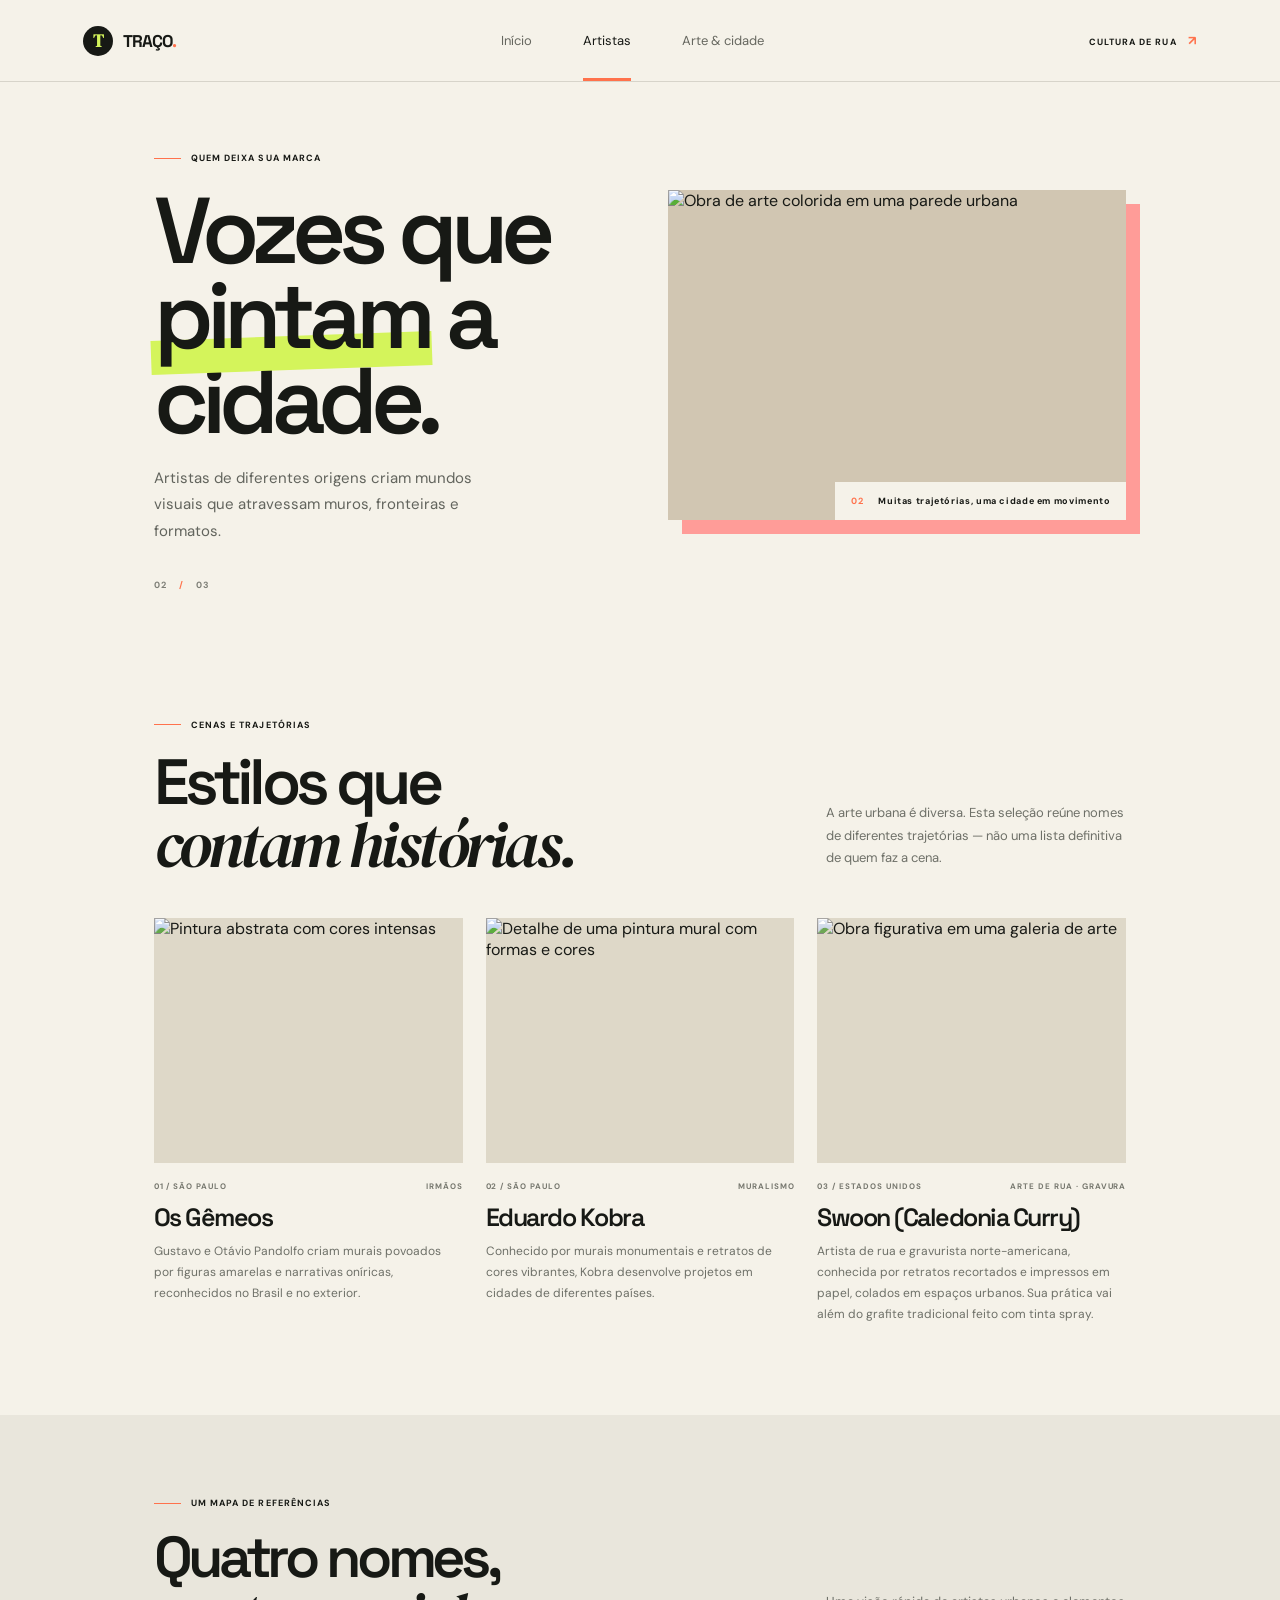
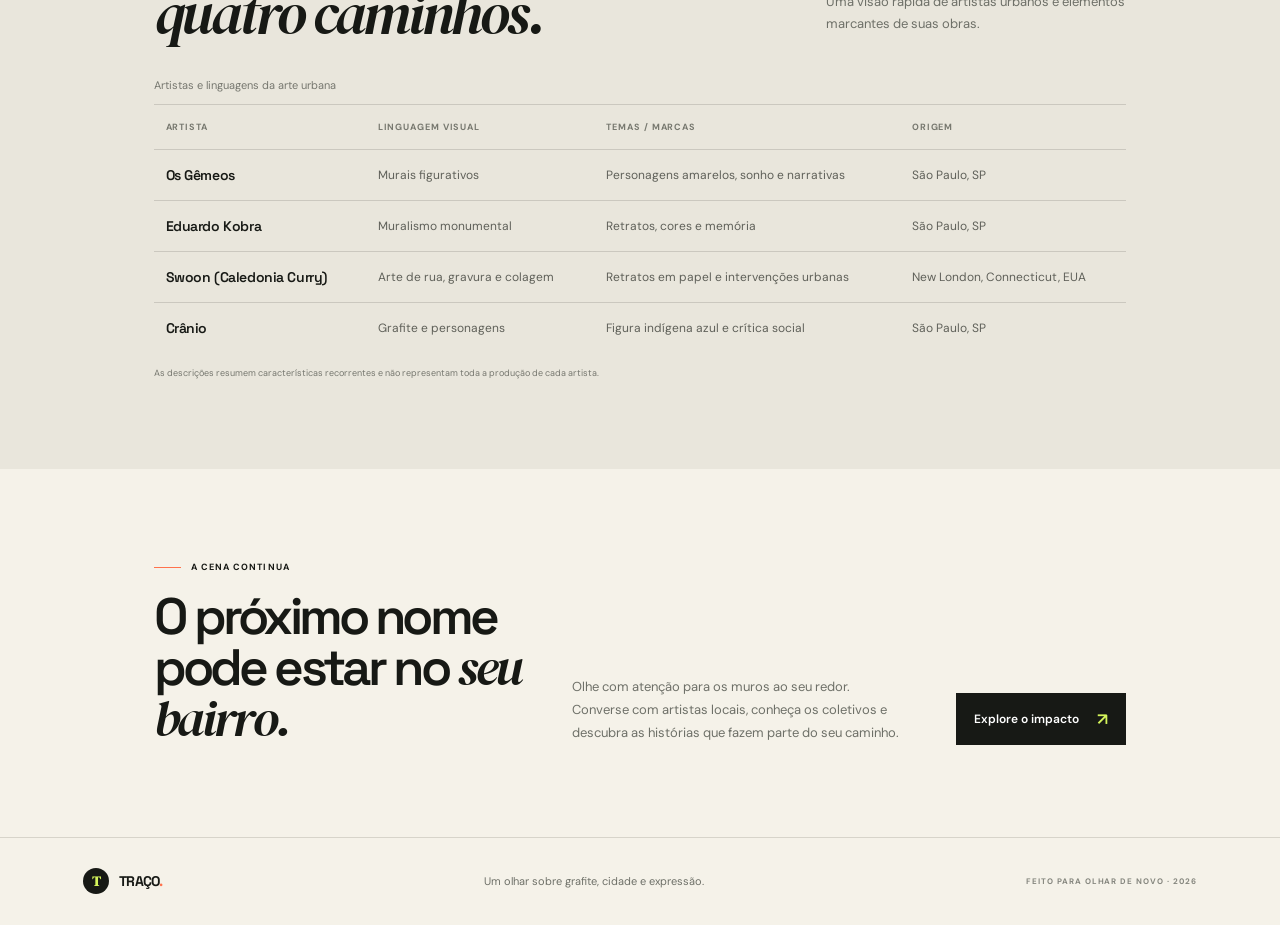
==== artistas.html @ 3d960035 "Create Grafite art website" ====
<!DOCTYPE html>
<html lang="pt-BR">
<head>
  <meta charset="UTF-8">
  <meta name="viewport" content="width=device-width, initial-scale=1.0">
  <meta name="description" content="Conheça artistas de diferentes origens que levaram a arte urbana para muros, galerias e ruas do mundo.">
  <title>Artistas — Traço, grafite e cidade</title>
  <link rel="preconnect" href="https://fonts.googleapis.com">
  <link rel="preconnect" href="https://fonts.gstatic.com" crossorigin>
  <link href="https://fonts.googleapis.com/css2?family=DM+Sans:wght@400;500;600;700&family=Space+Grotesk:wght@400;500;600;700&display=swap" rel="stylesheet">
  <link rel="stylesheet" href="style.css">
</head>
<body>
  <header class="site-header">
    <a class="brand" href="index.html" aria-label="Traço, página inicial"><span class="brand-mark">T</span><span>TRAÇO<span class="brand-dot">.</span></span></a>
    <nav class="main-nav" aria-label="Navegação principal"><a href="index.html">Início</a><a class="active" aria-current="page" href="artistas.html">Artistas</a><a href="impacto.html">Arte &amp; cidade</a></nav>
    <a class="header-note" href="impacto.html#video">CULTURA DE RUA <span aria-hidden="true">↗</span></a>
  </header>

  <main>
    <section class="page-hero artists-hero">
      <div><p class="eyebrow"><span class="eyebrow-line"></span> QUEM DEIXA SUA MARCA</p><h1>Vozes que<br><span class="highlight-word">pintam</span> a cidade.</h1><p class="hero-description">Artistas de diferentes origens criam mundos visuais que atravessam muros, fronteiras e formatos.</p></div>
      <figure class="page-hero-image image-frame"><img src="https://arteref.com/wp-content/uploads/2021/11/DESTAQUE.jpg" alt="Obra de arte colorida em uma parede urbana"><figcaption><span>02</span> Muitas trajetórias, uma cidade em movimento</figcaption></figure>
      <span class="page-count">02 <i>/</i> 03</span>
    </section>

    <section class="section artists-intro">
      <div class="section-heading"><div><p class="eyebrow"><span class="eyebrow-line"></span> CENAS E TRAJETÓRIAS</p><h2>Estilos que<br><span class="serif-italic">contam histórias.</span></h2></div><p class="section-aside">A arte urbana é diversa. Esta seleção reúne nomes de diferentes trajetórias — não uma lista definitiva de quem faz a cena.</p></div>
      <div class="artist-cards">
        <article class="artist-card"><div class="artist-image artist-image-one"><img src="https://revistamensch.com.br/wp-content/uploads/2023/01/capa-GEMEOS.jpg" alt="Pintura abstrata com cores intensas"></div><div class="artist-meta"><span>01 / SÃO PAULO</span><span>IRMÃOS</span></div><h3>Os Gêmeos</h3><p>Gustavo e Otávio Pandolfo criam murais povoados por figuras amarelas e narrativas oníricas, reconhecidos no Brasil e no exterior.</p></article>
        <article class="artist-card"><div class="artist-image artist-image-two"><img src="https://dasartes-media.storage.googleapis.com/dasartes.com.br/wp-content/uploads/2022/11/31035752/KOBRA-AUTO-RETRATO-Foto-17-1.png" alt="Detalhe de uma pintura mural com formas e cores"></div><div class="artist-meta"><span>02 / SÃO PAULO</span><span>MURALISMO</span></div><h3>Eduardo Kobra</h3><p>Conhecido por murais monumentais e retratos de cores vibrantes, Kobra desenvolve projetos em cidades de diferentes países.</p></article>
        <article class="artist-card"><div class="artist-image artist-image-three"><img src="https://storage.ghost.io/c/51/f8/51f871d8-b6be-4a73-b958-0ca4fff0110a/content/images/hyperallergic-newspack-s3-amazonaws-com/uploads/2023/12/swoon-6-paulie-lynn-trimble-1.jpg" alt="Obra figurativa em uma galeria de arte"></div><div class="artist-meta"><span>03 / ESTADOS UNIDOS</span><span>ARTE DE RUA · GRAVURA</span></div><h3>Swoon <span>(Caledonia Curry)</span></h3><p>Artista de rua e gravurista norte-americana, conhecida por retratos recortados e impressos em papel, colados em espaços urbanos. Sua prática vai além do grafite tradicional feito com tinta spray.</p></article>
      </div>
    </section>

    <section class="table-section" id="artistas">
      <div class="table-heading"><div><p class="eyebrow"><span class="eyebrow-line"></span> UM MAPA DE REFERÊNCIAS</p><h2>Quatro nomes,<br><span class="serif-italic">quatro caminhos.</span></h2></div><p class="section-aside">Uma visão rápida de artistas urbanos e elementos marcantes de suas obras.</p></div>
      <div class="table-wrap"><table><caption>Artistas e linguagens da arte urbana</caption><thead><tr><th scope="col">Artista</th><th scope="col">Linguagem visual</th><th scope="col">Temas / marcas</th><th scope="col">Origem</th></tr></thead><tbody><tr><th scope="row">Os Gêmeos</th><td>Murais figurativos</td><td>Personagens amarelos, sonho e narrativas</td><td>São Paulo, SP</td></tr><tr><th scope="row">Eduardo Kobra</th><td>Muralismo monumental</td><td>Retratos, cores e memória</td><td>São Paulo, SP</td></tr><tr><th scope="row">Swoon (Caledonia Curry)</th><td>Arte de rua, gravura e colagem</td><td>Retratos em papel e intervenções urbanas</td><td>New London, Connecticut, EUA</td></tr><tr><th scope="row">Crânio</th><td>Grafite e personagens</td><td>Figura indígena azul e crítica social</td><td>São Paulo, SP</td></tr></tbody></table></div>
      <p class="table-note">As descrições resumem características recorrentes e não representam toda a produção de cada artista.</p>
    </section>

    <section class="artist-callout"><div><p class="eyebrow"><span class="eyebrow-line"></span> A CENA CONTINUA</p><h2>O próximo nome<br>pode estar no <span class="serif-italic">seu bairro.</span></h2></div><p>Olhe com atenção para os muros ao seu redor. Converse com artistas locais, conheça os coletivos e descubra as histórias que fazem parte do seu caminho.</p><a class="button button-dark" href="impacto.html">Explore o impacto <span aria-hidden="true">↗</span></a></section>
  </main>
  <footer class="site-footer"><a class="brand footer-brand" href="index.html"><span class="brand-mark">T</span><span>TRAÇO<span class="brand-dot">.</span></span></a><p>Um olhar sobre grafite, cidade e expressão.</p><span>FEITO PARA OLHAR DE NOVO · 2026</span></footer>
</body>
</html>
---- style.css ----
@import url('https://fonts.googleapis.com/css2?family=DM+Serif+Display:ital@0;1&display=swap');

:root {
  --paper: #f5f2e9;
  --ink: #171915;
  --muted: #6e7068;
  --line: #d7d4ca;
  --lime: #d4f45b;
  --pink: #ff9c98;
  --blue: #a9d5ed;
  --orange: #ff724c;
  --display: 'Space Grotesk', sans-serif;
  --body: 'DM Sans', sans-serif;
  --serif: 'DM Serif Display', Georgia, serif;
}

* { box-sizing: border-box; }
html { scroll-behavior: smooth; }
body { margin: 0; background: var(--paper); color: var(--ink); font-family: var(--body); -webkit-font-smoothing: antialiased; }
a { color: inherit; }
img { display: block; width: 100%; height: 100%; object-fit: cover; }
::selection { background: var(--lime); color: var(--ink); }

.site-header { height: 82px; padding: 0 6.5%; display: flex; align-items: center; justify-content: space-between; border-bottom: 1px solid var(--line); }
.brand { display: inline-flex; align-items: center; gap: 10px; text-decoration: none; font: 700 17px var(--display); letter-spacing: -.06em; }
.brand-mark { display: grid; place-items: center; width: 30px; height: 30px; border-radius: 50%; background: var(--ink); color: var(--lime); font: 700 17px var(--serif); letter-spacing: 0; }
.brand-dot { color: var(--orange); }
.main-nav { display: flex; align-items: center; gap: clamp(20px, 4vw, 55px); height: 100%; }
.main-nav a { height: 100%; display: flex; align-items: center; position: relative; color: #66675f; text-decoration: none; font-size: 13px; transition: color .2s ease; }
.main-nav a:hover, .main-nav a.active { color: var(--ink); }
.main-nav a.active::after { content: ''; position: absolute; bottom: 0; left: 0; right: 0; height: 3px; background: var(--orange); }
.header-note, .hero-index, .eyebrow, .strip-label, .image-frame figcaption, .hero-side-label, .card-number, .card-arrow, .visual-caption, .small-note, .artist-meta, .table-note, .page-count, .video-tag, .video-corner, .site-footer > span, .quote-credit { font-size: 9px; font-weight: 700; letter-spacing: .12em; }
.header-note { text-decoration: none; }
.header-note span { margin-left: 8px; color: var(--orange); font-size: 13px; }

.hero { position: relative; min-height: 575px; padding: 80px 11.5% 72px 12%; display: grid; grid-template-columns: .92fr 1.08fr; align-items: center; gap: 5.5%; overflow: hidden; }
.hero-copy { position: relative; z-index: 1; padding: 0 0 12px; }
.eyebrow { display: flex; align-items: center; gap: 10px; margin: 0 0 24px; }
.eyebrow-line { display: inline-block; width: 27px; height: 1px; background: var(--orange); }
h1, h2, h3, p { margin-top: 0; }
h1, h2 { font-family: var(--display); font-weight: 600; letter-spacing: -.075em; }
.hero h1, .page-hero h1 { margin-bottom: 22px; font-size: clamp(62px, 7.3vw, 102px); line-height: .91; }
.highlight-word { position: relative; z-index: 0; white-space: nowrap; }
.highlight-word::after { content: ''; position: absolute; z-index: -1; left: -.03em; right: -.04em; bottom: .06em; height: .36em; background: var(--lime); transform: rotate(-2deg); }
.hero-description { max-width: 390px; color: #62645d; font-size: 15px; line-height: 1.75; }
.button { display: inline-flex; align-items: center; justify-content: space-between; gap: 34px; min-width: 190px; padding: 15px 18px; text-decoration: none; font-size: 12px; font-weight: 600; transition: transform .2s, background .2s; }
.button:hover { transform: translateY(-3px); }
.button-dark { background: var(--ink); color: white; }
.button-dark:hover { background: #30332d; }
.button span { color: var(--lime); font-size: 17px; }
.hero-index { display: block; margin-top: 44px; color: #85867e; }
.image-frame { position: relative; margin: 0; background: #d1c6b2; }
.hero-image { height: 400px; box-shadow: 17px 17px 0 var(--lime); }
.hero-image img { filter: saturate(.86); }
.image-frame figcaption { position: absolute; right: 0; bottom: 0; padding: 13px 16px; background: var(--paper); letter-spacing: .07em; }
.image-frame figcaption span { margin-right: 12px; color: var(--orange); }
.image-stamp { position: absolute; top: -22px; right: -25px; display: grid; place-items: center; width: 86px; height: 86px; border-radius: 50%; background: var(--orange); color: var(--ink); font: 700 15px/1 var(--display); letter-spacing: -.02em; text-align: center; transform: rotate(9deg); }
.hero-side-label { position: absolute; right: 2.5%; top: 50%; writing-mode: vertical-rl; color: #85867e; }

.intro-strip { min-height: 124px; padding: 30px 12%; display: grid; grid-template-columns: 160px 1fr 55px; gap: 35px; align-items: center; background: var(--ink); color: var(--paper); }
.strip-label { color: var(--lime); }
.intro-strip p { max-width: 770px; margin: 0; font-size: 15px; line-height: 1.65; }
.strip-symbol { justify-self: end; color: var(--lime); font-size: 38px; }
.section { padding: 112px 12%; }
.section-heading, .table-heading { display: flex; align-items: end; justify-content: space-between; gap: 35px; margin-bottom: 52px; }
.section-heading .eyebrow, .table-heading .eyebrow { margin-bottom: 20px; }
h2 { margin-bottom: 0; font-size: clamp(44px, 5vw, 65px); line-height: .98; }
.serif-italic { font-family: var(--serif); font-weight: 400; font-style: italic; letter-spacing: -.055em; }
.section-aside { max-width: 300px; margin: 0 0 6px; color: var(--muted); font-size: 13px; line-height: 1.75; }
.feature-grid { display: grid; grid-template-columns: repeat(3, 1fr); gap: 17px; }
.feature-card { min-height: 253px; position: relative; padding: 25px 26px 30px; overflow: hidden; }
.feature-card-lime { background: var(--lime); }
.feature-card-pink { background: var(--pink); }
.feature-card-blue { background: var(--blue); }
.card-number { color: #34362e; }
.feature-icon { position: absolute; top: 17px; right: 24px; font-size: 46px; line-height: 1; }
.feature-card h3 { margin: 40px 0 11px; font: 600 21px var(--display); letter-spacing: -.04em; }
.feature-card p { max-width: 270px; margin-bottom: 0; color: #42443c; font-size: 12px; line-height: 1.7; }
.card-arrow { position: absolute; right: 23px; bottom: 20px; font-size: 16px; }

.distinction-section { display: grid; grid-template-columns: .8fr 1.2fr; gap: 9%; align-items: center; padding-top: 55px; }
.distinction-visual { height: 490px; position: relative; background: var(--pink); }
.distinction-visual img { mix-blend-mode: multiply; filter: saturate(.82); }
.visual-caption { position: absolute; bottom: 19px; left: -20px; padding: 13px 17px; background: var(--lime); transform: rotate(-2deg); }
.distinction-copy h2 { margin-bottom: 24px; font-size: clamp(39px, 4.2vw, 55px); }
.body-copy { color: var(--muted); font-size: 13px; line-height: 1.8; }
.compare-list { margin: 26px 0 18px; border-top: 1px solid var(--line); }
.compare-list > div { display: grid; grid-template-columns: 35px 1fr; gap: 13px; align-items: start; padding: 17px 0 15px; border-bottom: 1px solid var(--line); }
.compare-mark { display: grid; place-items: center; width: 29px; height: 29px; border-radius: 50%; font: 700 15px var(--display); }
.compare-green { background: var(--lime); }
.compare-orange { background: #ffc0a5; }
.compare-list p { margin: 0; color: var(--muted); font-size: 12px; line-height: 1.65; }
.compare-list strong { color: var(--ink); font-size: 13px; }
.small-note { color: #797a72; font-size: 9px; font-weight: 400; line-height: 1.7; letter-spacing: .01em; }
.text-link { display: inline-flex; gap: 18px; align-items: center; margin-top: 7px; padding-bottom: 6px; border-bottom: 1px solid var(--orange); text-decoration: none; font-size: 12px; font-weight: 700; }
.text-link span { color: var(--orange); font-size: 16px; }
.quote-band { display: grid; grid-template-columns: 60px 1fr auto; gap: 25px; align-items: center; padding: 45px 12%; background: var(--lime); }
.quote-mark { font: 88px/.8 var(--serif); }
.quote-band blockquote { max-width: 720px; margin: 0; font: italic 27px/1.2 var(--serif); letter-spacing: -.02em; }
.quote-credit { max-width: 110px; line-height: 1.7; }

.page-hero { position: relative; min-height: 475px; padding: 70px 12% 70px; display: grid; grid-template-columns: 1fr 1.05fr; gap: 8%; align-items: center; }
.page-hero .hero-description { max-width: 355px; }
.page-hero-image { height: 330px; box-shadow: 14px 14px 0 var(--pink); }
.impact-hero .page-hero-image { box-shadow: 14px 14px 0 var(--blue); }
.page-count { position: absolute; bottom: 38px; left: 12%; color: #7d7e76; }
.page-count i { margin: 0 9px; color: var(--orange); font-style: normal; }
.artists-intro { padding-top: 90px; padding-bottom: 90px; }
.artists-intro .section-heading { margin-bottom: 42px; }
.artist-cards { display: grid; grid-template-columns: repeat(3, 1fr); gap: 23px; }
.artist-image { height: 245px; margin-bottom: 18px; overflow: hidden; background: #ded8c8; }
.artist-image img { transition: transform .4s ease; }
.artist-card:hover .artist-image img { transform: scale(1.04); }
.artist-image-one img { filter: saturate(.8); }
.artist-image-two img { filter: saturate(.95); }
.artist-image-three img { filter: sepia(.1) saturate(.75); }
.artist-meta { display: flex; justify-content: space-between; color: #77786f; font-size: 8px; }
.artist-card h3 { margin: 10px 0 8px; font: 600 25px var(--display); letter-spacing: -.06em; }
.artist-card > p { max-width: 330px; margin: 0; color: var(--muted); font-size: 12px; line-height: 1.75; }
.table-section { padding: 82px 12% 90px; background: #e9e6dc; }
.table-heading { margin-bottom: 36px; }
.table-heading h2 { font-size: clamp(42px, 4.5vw, 58px); }
.table-wrap { overflow-x: auto; }
table { width: 100%; border-collapse: collapse; text-align: left; }
caption { padding: 0 0 12px; color: #76776f; font-size: 11px; text-align: left; }
th, td { padding: 16px 12px; border-top: 1px solid #cbc8bf; font-size: 12px; }
thead th { color: #77786f; font-size: 9px; letter-spacing: .1em; text-transform: uppercase; }
tbody th { font: 600 14px var(--display); letter-spacing: -.03em; white-space: nowrap; }
tbody td { color: #5f6059; }
.table-note { margin: 14px 0 0; color: #76776f; font-size: 9px; font-weight: 400; letter-spacing: 0; }
.artist-callout { padding: 92px 12%; display: grid; grid-template-columns: 1.1fr 1fr auto; gap: 40px; align-items: end; }
.artist-callout .eyebrow { margin-bottom: 19px; }
.artist-callout h2 { font-size: clamp(38px, 4vw, 54px); }
.artist-callout > p { max-width: 330px; margin: 0; color: var(--muted); font-size: 13px; line-height: 1.75; }
.artist-callout .button { min-width: 170px; gap: 17px; }

.social-section { display: grid; grid-template-columns: 1fr 1fr; gap: 10%; align-items: center; padding-top: 82px; padding-bottom: 95px; }
.social-copy h2 { margin-bottom: 24px; font-size: clamp(45px, 5vw, 64px); }
.social-copy .body-copy { max-width: 470px; }
.social-image { height: 430px; box-shadow: 14px 14px 0 var(--lime); }
.video-section { padding: 75px 12%; display: grid; grid-template-columns: .7fr 1.3fr; gap: 9%; align-items: center; background: var(--ink); color: var(--paper); }
.video-copy h2 { margin-bottom: 22px; font-size: clamp(48px, 5vw, 67px); }
.video-copy > p:not(.eyebrow) { max-width: 310px; color: #c2c2b7; font-size: 12px; line-height: 1.8; }
.video-copy .eyebrow { color: var(--lime); }
.video-tag { display: inline-block; margin-top: 18px; padding: 8px 11px; border: 1px solid #606258; color: var(--lime); }
.video-placeholder { min-height: 335px; display: grid; place-items: center; position: relative; border: 1px dashed #85867e; background: linear-gradient(135deg, #272a24, #1c1e19); text-align: center; }
.video-placeholder-inner { display: flex; flex-direction: column; align-items: center; padding: 25px; }
.play-button { display: grid; place-items: center; width: 58px; height: 58px; margin-bottom: 18px; border-radius: 50%; background: var(--lime); color: var(--ink); font-size: 17px; padding-left: 3px; }
.video-placeholder strong { margin-bottom: 7px; font: 600 20px var(--display); }
.video-placeholder-inner > span:last-child { max-width: 310px; color: #aaa99e; font-size: 11px; line-height: 1.6; }
.video-corner { position: absolute; top: 15px; left: 16px; color: #909187; }
.closing-note { min-height: 160px; padding: 40px 12%; display: grid; grid-template-columns: 50px 1fr auto; gap: 25px; align-items: center; }
.closing-icon { color: var(--orange); font-size: 35px; }
.closing-note p { max-width: 590px; margin: 0; font-size: 17px; line-height: 1.5; }
.closing-note strong { font-family: var(--serif); font-size: 20px; font-weight: 400; font-style: italic; }
.button-outline { min-width: 170px; border: 1px solid var(--ink); }
.button-outline span { color: var(--orange); }
.site-footer { min-height: 88px; padding: 18px 6.5%; display: flex; align-items: center; justify-content: space-between; border-top: 1px solid var(--line); }
.footer-brand { font-size: 14px; }
.footer-brand .brand-mark { width: 26px; height: 26px; font-size: 14px; }
.site-footer p { margin: 0; color: var(--muted); font-size: 11px; }
.site-footer > span { color: #85867e; font-size: 8px; }

@media (max-width: 900px) {
  .site-header { padding: 0 5%; }
  .header-note { display: none; }
  .hero { padding: 65px 8% 60px; gap: 5%; }
  .hero-image { height: 340px; }
  .hero-side-label { display: none; }
  .section, .table-section { padding-left: 8%; padding-right: 8%; }
  .intro-strip { padding-left: 8%; padding-right: 8%; grid-template-columns: 130px 1fr 35px; gap: 20px; }
  .distinction-section { gap: 6%; }
  .distinction-visual { height: 430px; }
  .page-hero { padding-left: 8%; padding-right: 8%; gap: 5%; }
  .page-count { left: 8%; }
  .artist-callout { padding-left: 8%; padding-right: 8%; grid-template-columns: 1fr 1fr; }
  .artist-callout .button { grid-column: 2; }
  .video-section { padding-left: 8%; padding-right: 8%; gap: 6%; }
  .social-section { gap: 7%; }
  .closing-note { padding-left: 8%; padding-right: 8%; }
}
@media (max-width: 650px) {
  .site-header { height: auto; min-height: 75px; padding: 14px 5%; align-items: flex-start; flex-direction: column; gap: 13px; }
  .main-nav { width: 100%; height: 34px; justify-content: space-between; gap: 14px; }
  .main-nav a { font-size: 12px; }
  .main-nav a.active::after { height: 2px; }
  .hero { min-height: 0; padding: 57px 7% 55px; grid-template-columns: 1fr; gap: 44px; }
  .hero h1, .page-hero h1 { font-size: clamp(61px, 17vw, 88px); }
  .hero-description { max-width: 450px; }
  .hero-index { margin-top: 27px; }
  .hero-image { height: min(78vw, 390px); margin-right: 10px; }
  .image-stamp { width: 68px; height: 68px; right: -13px; font-size: 12px; }
  .intro-strip { padding: 28px 7%; grid-template-columns: 1fr 30px; gap: 12px; }
  .intro-strip .strip-label { grid-column: 1; }
  .intro-strip p { grid-column: 1; font-size: 13px; }
  .strip-symbol { grid-column: 2; grid-row: 1 / span 2; font-size: 30px; }
  .section, .table-section { padding: 72px 7%; }
  .section-heading, .table-heading { display: block; margin-bottom: 33px; }
  .section-aside { margin-top: 20px; }
  h2 { font-size: clamp(42px, 12vw, 58px); }
  .feature-grid { grid-template-columns: 1fr; gap: 12px; }
  .feature-card { min-height: 205px; }
  .feature-card h3 { margin-top: 29px; }
  .distinction-section { padding-top: 28px; grid-template-columns: 1fr; gap: 42px; }
  .distinction-visual { height: min(105vw, 420px); margin-right: 10px; }
  .distinction-copy h2 { font-size: 43px; }
  .quote-band { padding: 35px 7%; grid-template-columns: 35px 1fr; gap: 15px; }
  .quote-mark { font-size: 63px; }
  .quote-band blockquote { font-size: 22px; }
  .quote-credit { grid-column: 2; max-width: none; }
  .page-hero { min-height: 0; padding: 56px 7% 62px; grid-template-columns: 1fr; gap: 42px; }
  .page-hero-image { height: min(70vw, 340px); margin-right: 10px; }
  .page-count { bottom: 22px; left: 7%; }
  .artists-intro { padding-top: 68px; }
  .artist-cards { grid-template-columns: 1fr; gap: 34px; }
  .artist-image { height: min(72vw, 340px); }
  .artist-card > p { max-width: 440px; }
  .table-section { padding-top: 67px; }
  table { min-width: 620px; }
  th, td { padding: 14px 10px; }
  .artist-callout { padding: 70px 7%; grid-template-columns: 1fr; gap: 22px; }
  .artist-callout .button { grid-column: auto; justify-self: start; }
  .social-section { padding: 68px 7%; grid-template-columns: 1fr; gap: 38px; }
  .social-image { height: min(78vw, 380px); margin-right: 10px; }
  .video-section { padding: 66px 7%; grid-template-columns: 1fr; gap: 35px; }
  .video-placeholder { min-height: 250px; }
  .closing-note { padding: 35px 7%; grid-template-columns: 35px 1fr; gap: 14px; }
  .closing-note .button { grid-column: 2; justify-self: start; }
  .site-footer { padding: 25px 7%; align-items: flex-start; flex-direction: column; gap: 13px; }
}

@media (prefers-reduced-motion: reduce) {
  *, *::before, *::after { scroll-behavior: auto !important; transition-duration: .01ms !important; }
}
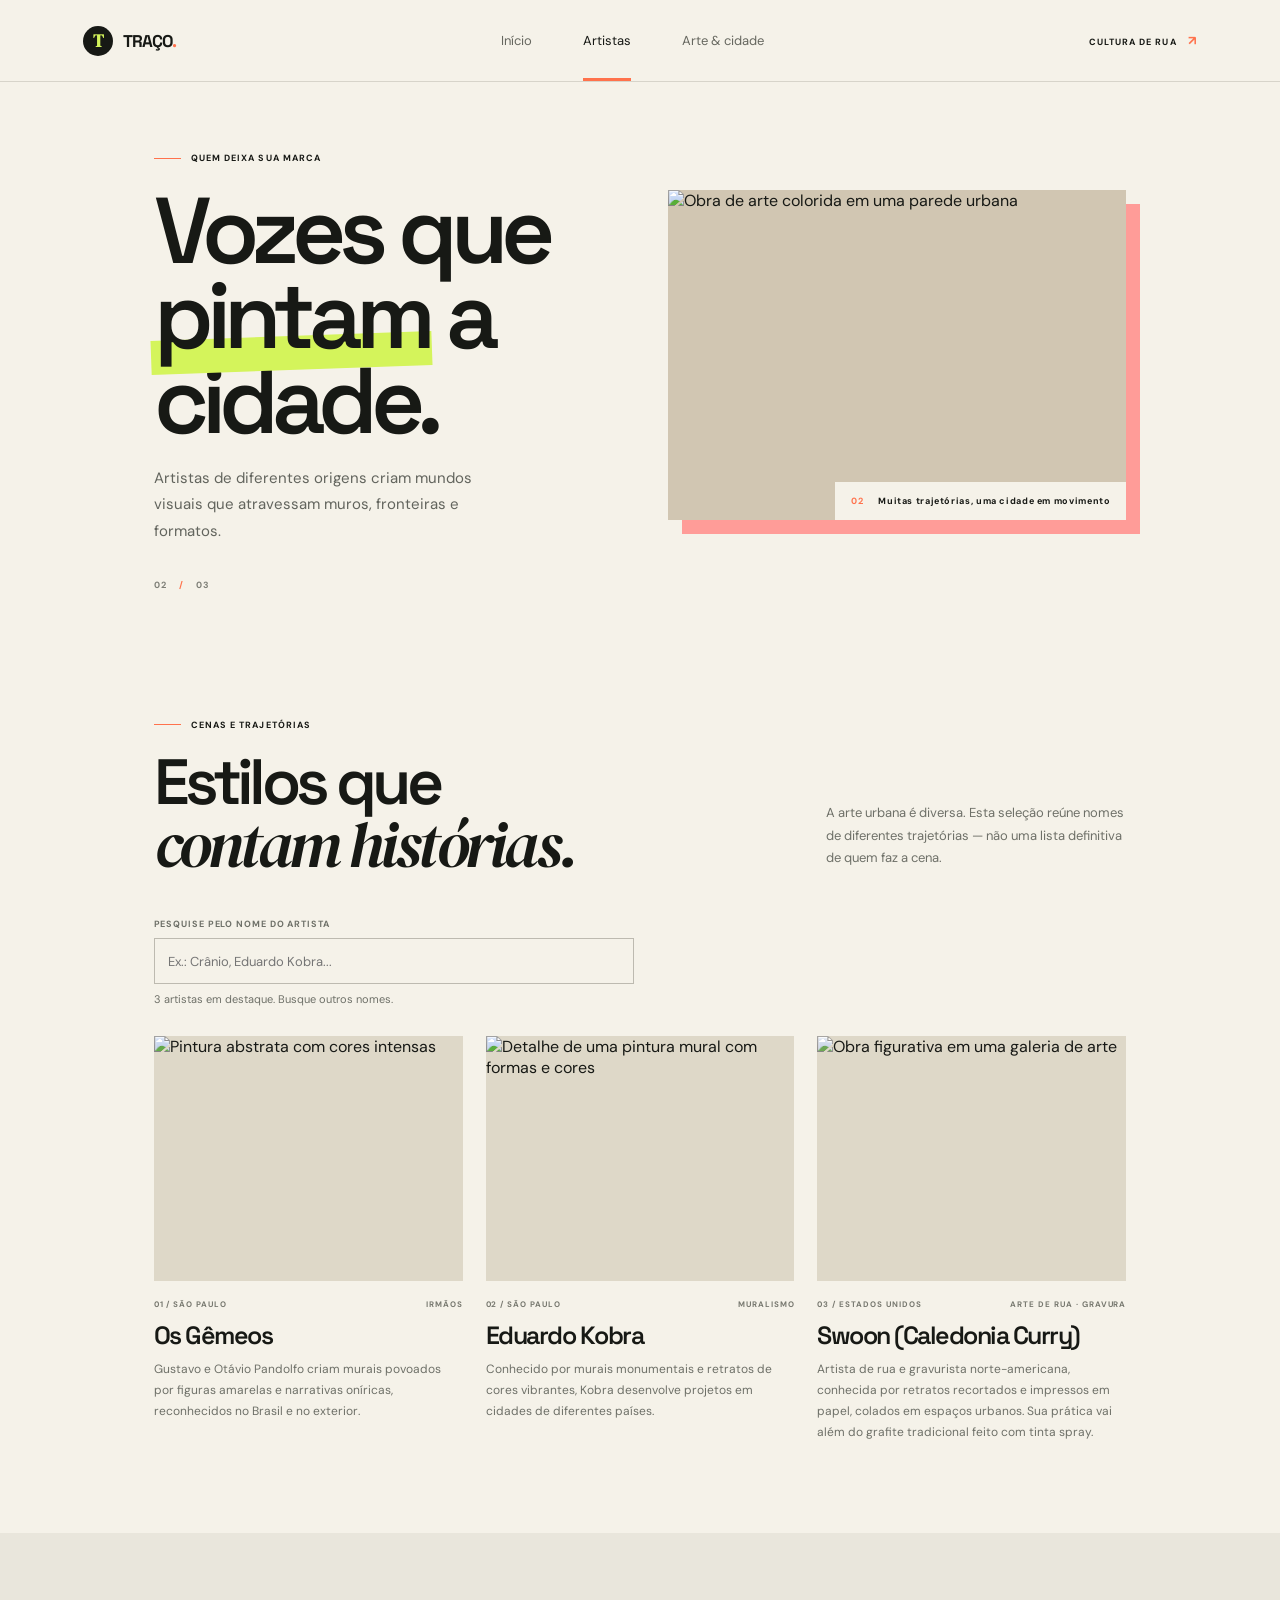
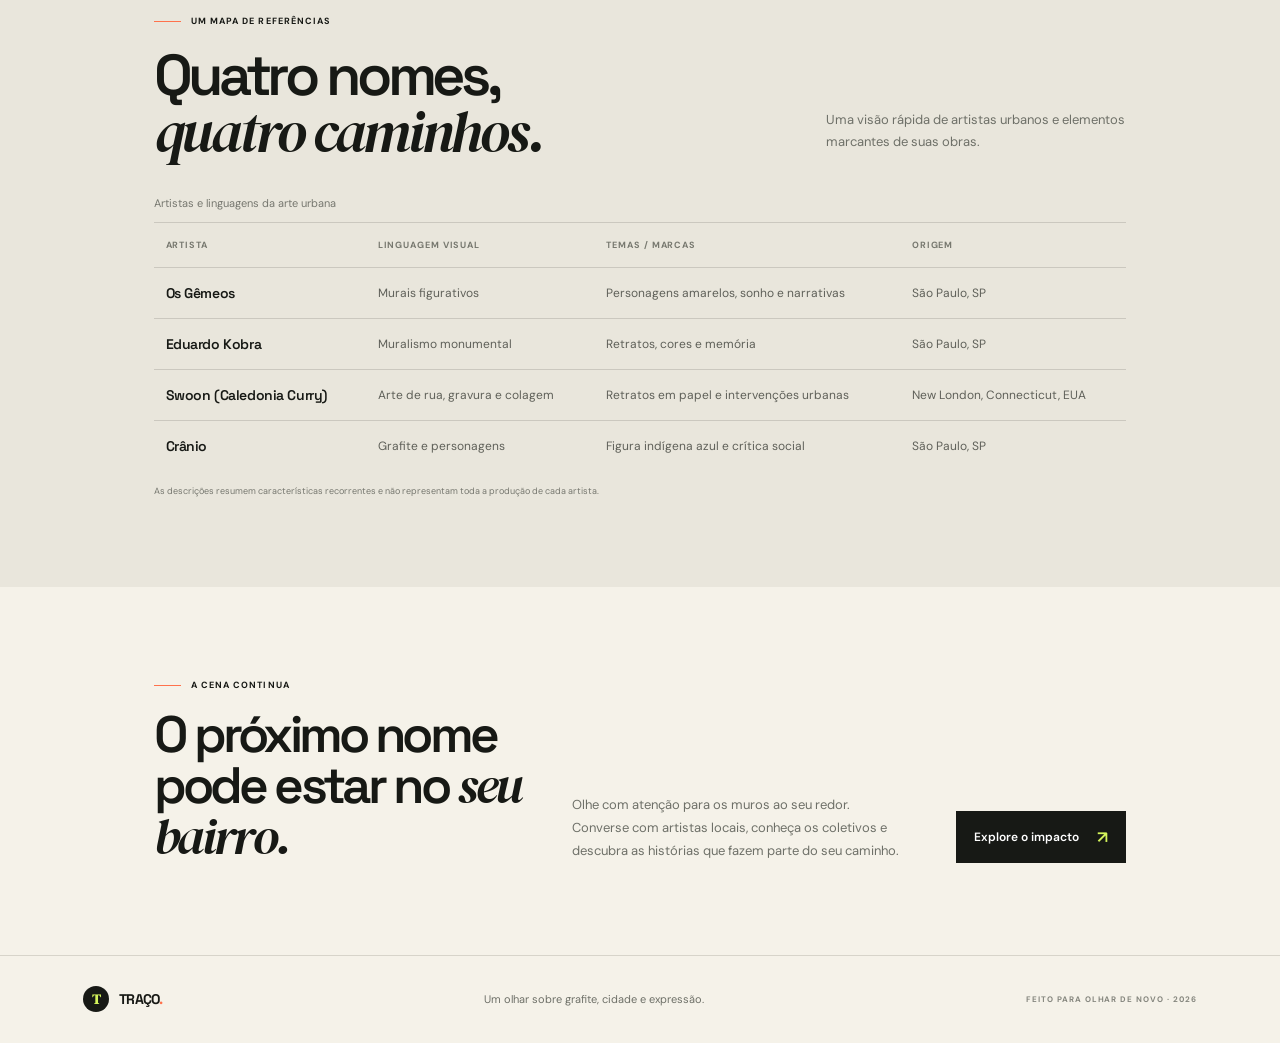
==== commit 43d735ed: "oi" ====
--- a/artistas.html
+++ b/artistas.html
@@ -26,10 +26,38 @@
 
     <section class="section artists-intro">
       <div class="section-heading"><div><p class="eyebrow"><span class="eyebrow-line"></span> CENAS E TRAJETÓRIAS</p><h2>Estilos que<br><span class="serif-italic">contam histórias.</span></h2></div><p class="section-aside">A arte urbana é diversa. Esta seleção reúne nomes de diferentes trajetórias — não uma lista definitiva de quem faz a cena.</p></div>
-      <div class="artist-cards">
-        <article class="artist-card"><div class="artist-image artist-image-one"><img src="https://revistamensch.com.br/wp-content/uploads/2023/01/capa-GEMEOS.jpg" alt="Pintura abstrata com cores intensas"></div><div class="artist-meta"><span>01 / SÃO PAULO</span><span>IRMÃOS</span></div><h3>Os Gêmeos</h3><p>Gustavo e Otávio Pandolfo criam murais povoados por figuras amarelas e narrativas oníricas, reconhecidos no Brasil e no exterior.</p></article>
-        <article class="artist-card"><div class="artist-image artist-image-two"><img src="https://dasartes-media.storage.googleapis.com/dasartes.com.br/wp-content/uploads/2022/11/31035752/KOBRA-AUTO-RETRATO-Foto-17-1.png" alt="Detalhe de uma pintura mural com formas e cores"></div><div class="artist-meta"><span>02 / SÃO PAULO</span><span>MURALISMO</span></div><h3>Eduardo Kobra</h3><p>Conhecido por murais monumentais e retratos de cores vibrantes, Kobra desenvolve projetos em cidades de diferentes países.</p></article>
-        <article class="artist-card"><div class="artist-image artist-image-three"><img src="https://storage.ghost.io/c/51/f8/51f871d8-b6be-4a73-b958-0ca4fff0110a/content/images/hyperallergic-newspack-s3-amazonaws-com/uploads/2023/12/swoon-6-paulie-lynn-trimble-1.jpg" alt="Obra figurativa em uma galeria de arte"></div><div class="artist-meta"><span>03 / ESTADOS UNIDOS</span><span>ARTE DE RUA · GRAVURA</span></div><h3>Swoon <span>(Caledonia Curry)</span></h3><p>Artista de rua e gravurista norte-americana, conhecida por retratos recortados e impressos em papel, colados em espaços urbanos. Sua prática vai além do grafite tradicional feito com tinta spray.</p></article>
+      <div class="artist-search-wrap">
+        <label for="artist-search">PESQUISE PELO NOME DO ARTISTA</label>
+        <input id="artist-search" type="search" placeholder="Ex.: Crânio, Eduardo Kobra..." autocomplete="off" aria-controls="artist-cards">
+        <p id="artist-results" aria-live="polite">3 artistas em destaque. Busque outros nomes.</p>
+      </div>
+      <div class="artist-cards" id="artist-cards">
+        <article class="artist-card artist-featured"><div class="artist-image artist-image-one"><img src="https://revistamensch.com.br/wp-content/uploads/2023/01/capa-GEMEOS.jpg" alt="Pintura abstrata com cores intensas"></div><div class="artist-meta"><span>01 / SÃO PAULO</span><span>IRMÃOS</span></div><h3>Os Gêmeos</h3><p>Gustavo e Otávio Pandolfo criam murais povoados por figuras amarelas e narrativas oníricas, reconhecidos no Brasil e no exterior.</p></article>
+        <article class="artist-card artist-featured"><div class="artist-image artist-image-two"><img src="https://dasartes-media.storage.googleapis.com/dasartes.com.br/wp-content/uploads/2022/11/31035752/KOBRA-AUTO-RETRATO-Foto-17-1.png" alt="Detalhe de uma pintura mural com formas e cores"></div><div class="artist-meta"><span>02 / SÃO PAULO</span><span>MURALISMO</span></div><h3>Eduardo Kobra</h3><p>Conhecido por murais monumentais e retratos de cores vibrantes, Kobra desenvolve projetos em cidades de diferentes países.</p></article>
+        <article class="artist-card artist-featured"><div class="artist-image artist-image-three"><img src="https://storage.ghost.io/c/51/f8/51f871d8-b6be-4a73-b958-0ca4fff0110a/content/images/hyperallergic-newspack-s3-amazonaws-com/uploads/2023/12/swoon-6-paulie-lynn-trimble-1.jpg" alt="Obra figurativa em uma galeria de arte"></div><div class="artist-meta"><span>03 / ESTADOS UNIDOS</span><span>ARTE DE RUA · GRAVURA</span></div><h3>Swoon <span>(Caledonia Curry)</span></h3><p>Artista de rua e gravurista norte-americana, conhecida por retratos recortados e impressos em papel, colados em espaços urbanos. Sua prática vai além do grafite tradicional feito com tinta spray.</p></article>
+        <article class="artist-card artist-search-only" hidden><div class="artist-image"><img loading="lazy" src="https://thumb.wikimedia.org/wikipedia/commons/thumb/7/7c/Mural_com_refer%C3%AAncias_a_Lisboa_e_S%C3%A3o_Paulo_no_emp%C3%B3rio_Arte_Nata_na_Rua_Frei_Caneca%2C_1380_-_bem_perto_da_Avenida_Paulista.jpg/960px-Mural_com_refer%C3%AAncias_a_Lisboa_e_S%C3%A3o_Paulo_no_emp%C3%B3rio_Arte_Nata_na_Rua_Frei_Caneca%2C_1380_-_bem_perto_da_Avenida_Paulista.jpg" alt="Imagem ilustrativa de mural urbano em São Paulo"></div><div class="artist-meta"><span>BRASIL</span><span>ESTÊNCIL</span></div><h3>Alex Vallauri</h3><p>Pioneiro da arte urbana no Brasil, levou seus estênceis às ruas de São Paulo a partir dos anos 1970.</p></article>
+        <article class="artist-card artist-search-only" hidden><div class="artist-image"><img loading="lazy" src="https://upload.wikimedia.org/wikipedia/commons/d/d1/Wandmalerei_Holzmarktstr_31_%28Frhai%29_Holzmarkt_25%26Cranio%262017.jpg" alt="Mural associado ao artista Crânio, em Berlim"></div><div class="artist-meta"><span>SÃO PAULO</span><span>GRAFITE · PERSONAGENS</span></div><h3>Crânio <span>(Fábio de Oliveira)</span></h3><p>Seus personagens indígenas azuis fazem críticas bem-humoradas ao consumismo e a questões sociais.</p></article>
+        <article class="artist-card artist-search-only" hidden><div class="artist-image"><img loading="lazy" src="https://thumb.wikimedia.org/wikipedia/commons/thumb/6/69/Brazilian_Olympic_Graffiti_%2840530180953%29.jpg/960px-Brazilian_Olympic_Graffiti_%2840530180953%29.jpg" alt="Imagem ilustrativa de grafite brasileiro"></div><div class="artist-meta"><span>BRASIL</span><span>GRAFITE · EVENTOS</span></div><h3>Binho Ribeiro</h3><p>Pioneiro do grafite brasileiro, também atua na organização de encontros e eventos de arte urbana.</p></article>
+        <article class="artist-card artist-search-only" hidden><div class="artist-image"><img loading="lazy" src="https://upload.wikimedia.org/wikipedia/commons/b/b9/Grafite_-_Paulo_Speto%2C_Museu_Afro_Brasil_1.JPG" alt="Grafite de Paulo Speto no Museu Afro Brasil"></div><div class="artist-meta"><span>SÃO PAULO</span><span>CORDEL · HIP-HOP</span></div><h3>Speto</h3><p>Combina referências da xilogravura e da literatura de cordel com a cultura hip-hop dos anos 1980.</p></article>
+        <article class="artist-card artist-search-only" hidden><div class="artist-image"><img loading="lazy" src="https://upload.wikimedia.org/wikipedia/commons/9/99/Panmela_Castro%27s_graffiti_-_Funarte_2.jpg" alt="Grafite de Panmela Castro na Funarte"></div><div class="artist-meta"><span>RIO DE JANEIRO</span><span>ARTE · ATIVISMO</span></div><h3>Panmela Castro</h3><p>Artista e ativista feminista, usa a arte para discutir direitos das mulheres e fundou a Rede NAMI.</p></article>
+        <article class="artist-card artist-search-only" hidden><div class="artist-image"><img loading="lazy" src="https://thumb.wikimedia.org/wikipedia/commons/thumb/9/9c/2022-08-26_-_Graffiti_in_Recife_-_PE_Grafitagem.jpg/960px-2022-08-26_-_Graffiti_in_Recife_-_PE_Grafitagem.jpg" alt="Imagem ilustrativa de grafite em Recife"></div><div class="artist-meta"><span>BELO HORIZONTE</span><span>MURALISMO</span></div><h3>Criola</h3><p>Artista de Belo Horizonte, cria murais marcados por referências afro-brasileiras e indígenas.</p></article>
+        <article class="artist-card artist-search-only" hidden><div class="artist-image"><img loading="lazy" src="https://upload.wikimedia.org/wikipedia/commons/b/ba/Nina_Pandolfo_with_her_artwork_in_2015.jpg" alt="Nina Pandolfo com uma de suas obras"></div><div class="artist-meta"><span>SÃO PAULO</span><span>PERSONAGENS</span></div><h3>Nina Pandolfo</h3><p>Conhecida por personagens de olhos expressivos e uma linguagem lúdica, presente em murais e telas.</p></article>
+        <article class="artist-card artist-search-only" hidden><div class="artist-image"><img loading="lazy" src="https://upload.wikimedia.org/wikipedia/commons/7/7a/Brasilian_graffiti_artist_Zez%C3%A3o_%28Br%29.jpg" alt="Trabalho de grafite do artista Zezão"></div><div class="artist-meta"><span>SÃO PAULO</span><span>GRAFITE · AZUL</span></div><h3>Zezão</h3><p>Intervém em espaços subterrâneos e esquecidos de São Paulo com grafites abstratos, muitas vezes em azul.</p></article>
+        <article class="artist-card artist-search-only" hidden><div class="artist-image"><img loading="lazy" src="https://upload.wikimedia.org/wikipedia/commons/c/cb/Titi_Freak%2C_London_Graffiti.jpg" alt="Grafite de Titi Freak em Londres"></div><div class="artist-meta"><span>SÃO PAULO</span><span>MANGÁ · RUA</span></div><h3>Titi Freak</h3><p>Mistura referências de mangá japonês com elementos da cultura urbana paulistana.</p></article>
+        <article class="artist-card artist-search-only" hidden><div class="artist-image"><img loading="lazy" src="https://thumb.wikimedia.org/wikipedia/commons/thumb/3/3e/Brazil-00777_-_Graffiti_%2848974550986%29.jpg/960px-Brazil-00777_-_Graffiti_%2848974550986%29.jpg" alt="Imagem ilustrativa de grafite no Brasil"></div><div class="artist-meta"><span>SÃO PAULO</span><span>INTERVENÇÃO</span></div><h3>Alexandre Orion</h3><p>Cria intervenções de impacto social e ambiental; em uma obra conhecida, desenhou caveiras ao limpar fuligem de um túnel.</p></article>
+        <article class="artist-card artist-search-only" hidden><div class="artist-image"><img loading="lazy" src="https://upload.wikimedia.org/wikipedia/commons/3/35/Eixo_Leste-Oeste%2C_osgemeos%2C_Nina_Pandolfo%2C_Nunca%2C_Finok%2C_Zefix%2C_Vitch%C3%A9_e_Herbert_Baglione_%285877965381%29.jpg" alt="Mural paulistano com trabalhos de vários artistas, incluindo Nunca e Vitché"></div><div class="artist-meta"><span>SÃO PAULO</span><span>IDENTIDADE · MURAL</span></div><h3>Nunca</h3><p>Explora identidade brasileira e raízes indígenas em composições de cores fortes e escala monumental.</p></article>
+        <article class="artist-card artist-search-only" hidden><div class="artist-image"><img loading="lazy" src="https://thumb.wikimedia.org/wikipedia/commons/thumb/9/99/World-Cup-Brasil-detail-street-art-mural-Rio.jpg/960px-World-Cup-Brasil-detail-street-art-mural-Rio.jpg" alt="Imagem ilustrativa de mural urbano no Rio de Janeiro"></div><div class="artist-meta"><span>GRAJAÚ, SP</span><span>ARTE URBANA</span></div><h3>Enivo</h3><p>Artista ligado à cena do Grajaú, em São Paulo, e à criação de espaços culturais para a comunidade.</p></article>
+        <article class="artist-card artist-search-only" hidden><div class="artist-image"><img loading="lazy" src="https://thumb.wikimedia.org/wikipedia/commons/thumb/6/6e/O_anci%C3%A3o_%C3%A9_o_nosso_livro_%28Tito_Ferrara%29_-_01.jpg/960px-O_anci%C3%A3o_%C3%A9_o_nosso_livro_%28Tito_Ferrara%29_-_01.jpg" alt="Imagem ilustrativa de mural figurativo brasileiro"></div><div class="artist-meta"><span>SÃO PAULO</span><span>MURALISMO</span></div><h3>Mag Magrela</h3><p>Leva às ruas personagens e figuras autorais, com presença marcante em murais de São Paulo e do Rio.</p></article>
+        <article class="artist-card artist-search-only" hidden><div class="artist-image"><img loading="lazy" src="https://upload.wikimedia.org/wikipedia/commons/0/09/Belo_Horizonte_-_Mural_Deus_%C3%A9_M%C3%A3e_e_Rua_Tupis_733.jpg" alt="Mural Deus é Mãe, associado a Robinho Santana"></div><div class="artist-meta"><span>BRASIL</span><span>MURALISMO SOCIAL</span></div><h3>Robinho Santana</h3><p>Cria murais de temática social, entre eles a obra <em>Deus é Mãe</em>.</p></article>
+        <article class="artist-card artist-search-only" hidden><div class="artist-image"><img loading="lazy" src="https://thumb.wikimedia.org/wikipedia/commons/thumb/6/68/Brazilian_street_art_by_Onesto_%284019163953%29.jpg/960px-Brazilian_street_art_by_Onesto_%284019163953%29.jpg" alt="Imagem ilustrativa de arte urbana brasileira"></div><div class="artist-meta"><span>BAHIA</span><span>RETRATO · ESTAMPA</span></div><h3>Ananda Nahu</h3><p>Seus retratos detalhados aproximam rostos humanos de estampas, padrões e cores intensas.</p></article>
+        <article class="artist-card artist-search-only" hidden><div class="artist-image"><img loading="lazy" src="https://thumb.wikimedia.org/wikipedia/commons/thumb/f/fc/Rua_da_Aurora%2C_Recife_Chico_Science_Grafite.jpg/960px-Rua_da_Aurora%2C_Recife_Chico_Science_Grafite.jpg" alt="Imagem ilustrativa de grafite em Recife"></div><div class="artist-meta"><span>BRASIL</span><span>UNIVERSO FEMININO</span></div><h3>Tikka</h3><p>Explora o universo feminino em trabalhos de rua que valorizam delicadeza e fluidez dos traços.</p></article>
+        <article class="artist-card artist-search-only" hidden><div class="artist-image"><img loading="lazy" src="https://thumb.wikimedia.org/wikipedia/commons/thumb/9/9b/Art_Mural_%22Mother%22_by_Hanna_Lucatelli_Santos.jpg/960px-Art_Mural_%22Mother%22_by_Hanna_Lucatelli_Santos.jpg" alt="Imagem ilustrativa de mural urbano brasileiro"></div><div class="artist-meta"><span>SÃO PAULO</span><span>GATOS · PERSONAGENS</span></div><h3>Minhau</h3><p>Espalha pela cidade gatos estilizados e personagens bem-humorados, reconhecíveis à primeira vista.</p></article>
+        <article class="artist-card artist-search-only" hidden><div class="artist-image"><img loading="lazy" src="https://thumb.wikimedia.org/wikipedia/commons/thumb/d/d7/2022_-_Grafitagem_no_Recife_-_Graffiti_no_Recife_Mural_in_Recife_%28PE%29_-_Grafite.jpg/960px-2022_-_Grafitagem_no_Recife_-_Graffiti_no_Recife_Mural_in_Recife_%28PE%29_-_Grafite.jpg" alt="Imagem ilustrativa de mural em Recife"></div><div class="artist-meta"><span>SÃO PAULO</span><span>AVES · GEOMETRIA</span></div><h3>L7m</h3><p>Une traços geométricos e gestuais a representações delicadas de aves e outros animais.</p></article>
+        <article class="artist-card artist-search-only" hidden><div class="artist-image"><img loading="lazy" src="https://upload.wikimedia.org/wikipedia/commons/2/21/Tarkus_graffiti..._Progressive_rock_art_in_the_streets_of_S%C3%A3o_Paulo..._%289100502351%29.jpg" alt="Imagem ilustrativa de arte urbana em São Paulo"></div><div class="artist-meta"><span>SÃO PAULO</span><span>GRAFITE · TATUAGEM</span></div><h3>Chivitz</h3><p>Nome da cena paulistana, desenvolveu uma linguagem híbrida entre grafite, ilustração e tatuagem.</p></article>
+        <article class="artist-card artist-search-only" hidden><div class="artist-image"><img loading="lazy" src="https://thumb.wikimedia.org/wikipedia/commons/thumb/6/68/Brazilian_street_art_by_Onesto_%284019163953%29.jpg/960px-Brazilian_street_art_by_Onesto_%284019163953%29.jpg" alt="Trabalho de arte urbana do artista Onesto"></div><div class="artist-meta"><span>SÃO PAULO</span><span>COTIDIANO · POESIA</span></div><h3>Onesto</h3><p>Seus personagens e cenas urbanas têm um tom poético e melancólico, atento ao cotidiano.</p></article>
+        <article class="artist-card artist-search-only" hidden><div class="artist-image"><img loading="lazy" src="https://upload.wikimedia.org/wikipedia/commons/3/35/Eixo_Leste-Oeste%2C_osgemeos%2C_Nina_Pandolfo%2C_Nunca%2C_Finok%2C_Zefix%2C_Vitch%C3%A9_e_Herbert_Baglione_%285877965381%29.jpg" alt="Mural paulistano com trabalho de Vitché e outros artistas"></div><div class="artist-meta"><span>SÃO PAULO</span><span>GRAFITE · PIONEIRO</span></div><h3>Vitché</h3><p>Participou da renovação do grafite paulistano entre as décadas de 1980 e 1990.</p></article>
+        <article class="artist-card artist-search-only" hidden><div class="artist-image"><img loading="lazy" src="https://thumb.wikimedia.org/wikipedia/commons/thumb/6/69/Brazilian_Olympic_Graffiti_%2840530180953%29.jpg/960px-Brazilian_Olympic_Graffiti_%2840530180953%29.jpg" alt="Imagem ilustrativa de arte urbana brasileira"></div><div class="artist-meta"><span>BRASIL</span><span>PERSONAGENS · PAINÉIS</span></div><h3>Bastos</h3><p>Cria personagens expressivos e composições de cores vibrantes em painéis de grande formato.</p></article>
+        <article class="artist-card artist-search-only" hidden><div class="artist-image"><img loading="lazy" src="https://thumb.wikimedia.org/wikipedia/commons/thumb/5/5d/Wien%2C_Graffiti_Kunst.jpg/960px-Wien%2C_Graffiti_Kunst.jpg" alt="Imagem ilustrativa de grafite em espaço urbano"></div><div class="artist-meta"><span>BRASIL</span><span>EXPERIMENTAÇÃO VISUAL</span></div><h3>Cabelo</h3><p>Artista conhecido pela experimentação visual e por ações que ocupam o espaço público.</p></article>
       </div>
     </section>
 
@@ -42,5 +70,32 @@
     <section class="artist-callout"><div><p class="eyebrow"><span class="eyebrow-line"></span> A CENA CONTINUA</p><h2>O próximo nome<br>pode estar no <span class="serif-italic">seu bairro.</span></h2></div><p>Olhe com atenção para os muros ao seu redor. Converse com artistas locais, conheça os coletivos e descubra as histórias que fazem parte do seu caminho.</p><a class="button button-dark" href="impacto.html">Explore o impacto <span aria-hidden="true">↗</span></a></section>
   </main>
   <footer class="site-footer"><a class="brand footer-brand" href="index.html"><span class="brand-mark">T</span><span>TRAÇO<span class="brand-dot">.</span></span></a><p>Um olhar sobre grafite, cidade e expressão.</p><span>FEITO PARA OLHAR DE NOVO · 2026</span></footer>
+  <script>
+    const artistSearch = document.querySelector('#artist-search');
+    const artistCards = [...document.querySelectorAll('.artist-card')];
+    const artistResults = document.querySelector('#artist-results');
+
+    function normalizeText(text) {
+      return text.normalize('NFD').replace(/[\u0300-\u036f]/g, '').toLocaleLowerCase('pt-BR');
+    }
+
+    artistSearch.addEventListener('input', () => {
+      const searchTerm = normalizeText(artistSearch.value.trim());
+      let visibleCount = 0;
+
+      artistCards.forEach((card) => {
+        const artistName = normalizeText(card.querySelector('h3').textContent);
+        const isVisible = searchTerm
+          ? artistName.includes(searchTerm)
+          : card.classList.contains('artist-featured');
+        card.hidden = !isVisible;
+        if (isVisible) visibleCount += 1;
+      });
+
+      artistResults.textContent = searchTerm
+        ? `${visibleCount} ${visibleCount === 1 ? 'artista encontrado' : 'artistas encontrados'}`
+        : '3 artistas em destaque. Busque outros nomes.';
+    });
+  </script>
 </body>
 </html>
--- a/style.css
+++ b/style.css
@@ -107,7 +107,20 @@
 .page-count i { margin: 0 9px; color: var(--orange); font-style: normal; }
 .artists-intro { padding-top: 90px; padding-bottom: 90px; }
 .artists-intro .section-heading { margin-bottom: 42px; }
+.artist-search-wrap { max-width: 480px; margin: 0 0 30px; }
+.artist-search-wrap label { display: block; margin-bottom: 8px; color: var(--muted); font-size: 9px; font-weight: 700; letter-spacing: .1em; }
+.artist-search-wrap input { width: 100%; min-height: 46px; padding: 11px 13px; border: 1px solid #bdbab0; border-radius: 0; background: transparent; color: var(--ink); font: 13px var(--body); }
+.artist-search-wrap input:focus-visible { outline: 2px solid var(--orange); outline-offset: 3px; }
+.artist-search-wrap #artist-results { margin: 8px 0 0; color: var(--muted); font-size: 11px; }
 .artist-cards { display: grid; grid-template-columns: repeat(3, 1fr); gap: 23px; }
+.artist-card[hidden] { display: none; }
+.artist-image-cover { position: relative; display: grid; place-items: center; color: var(--ink); }
+.artist-cover-mark { font: 700 82px/1 var(--display); }
+.artist-cover-lime { background: repeating-linear-gradient(135deg, transparent 0 12px, #1719151c 12px 14px), var(--lime); }
+.artist-cover-pink { background: repeating-linear-gradient(45deg, transparent 0 23px, #17191518 24px 26px), var(--pink); }
+.artist-cover-blue { background: linear-gradient(135deg, transparent 49%, #367f9c55 50% 63%, transparent 64%), repeating-linear-gradient(-35deg, transparent 0 18px, #17191518 19px 21px), var(--blue); }
+.artist-cover-orange { background: repeating-linear-gradient(0deg, transparent 0 17px, #1719151c 18px 20px), repeating-linear-gradient(90deg, transparent 0 26px, #17191518 27px 29px), var(--orange); }
+.artist-cover-ink { background: repeating-linear-gradient(135deg, transparent 0 20px, #f5f2e922 21px 23px), var(--ink); color: var(--paper); }
 .artist-image { height: 245px; margin-bottom: 18px; overflow: hidden; background: #ded8c8; }
 .artist-image img { transition: transform .4s ease; }
 .artist-card:hover .artist-image img { transform: scale(1.04); }
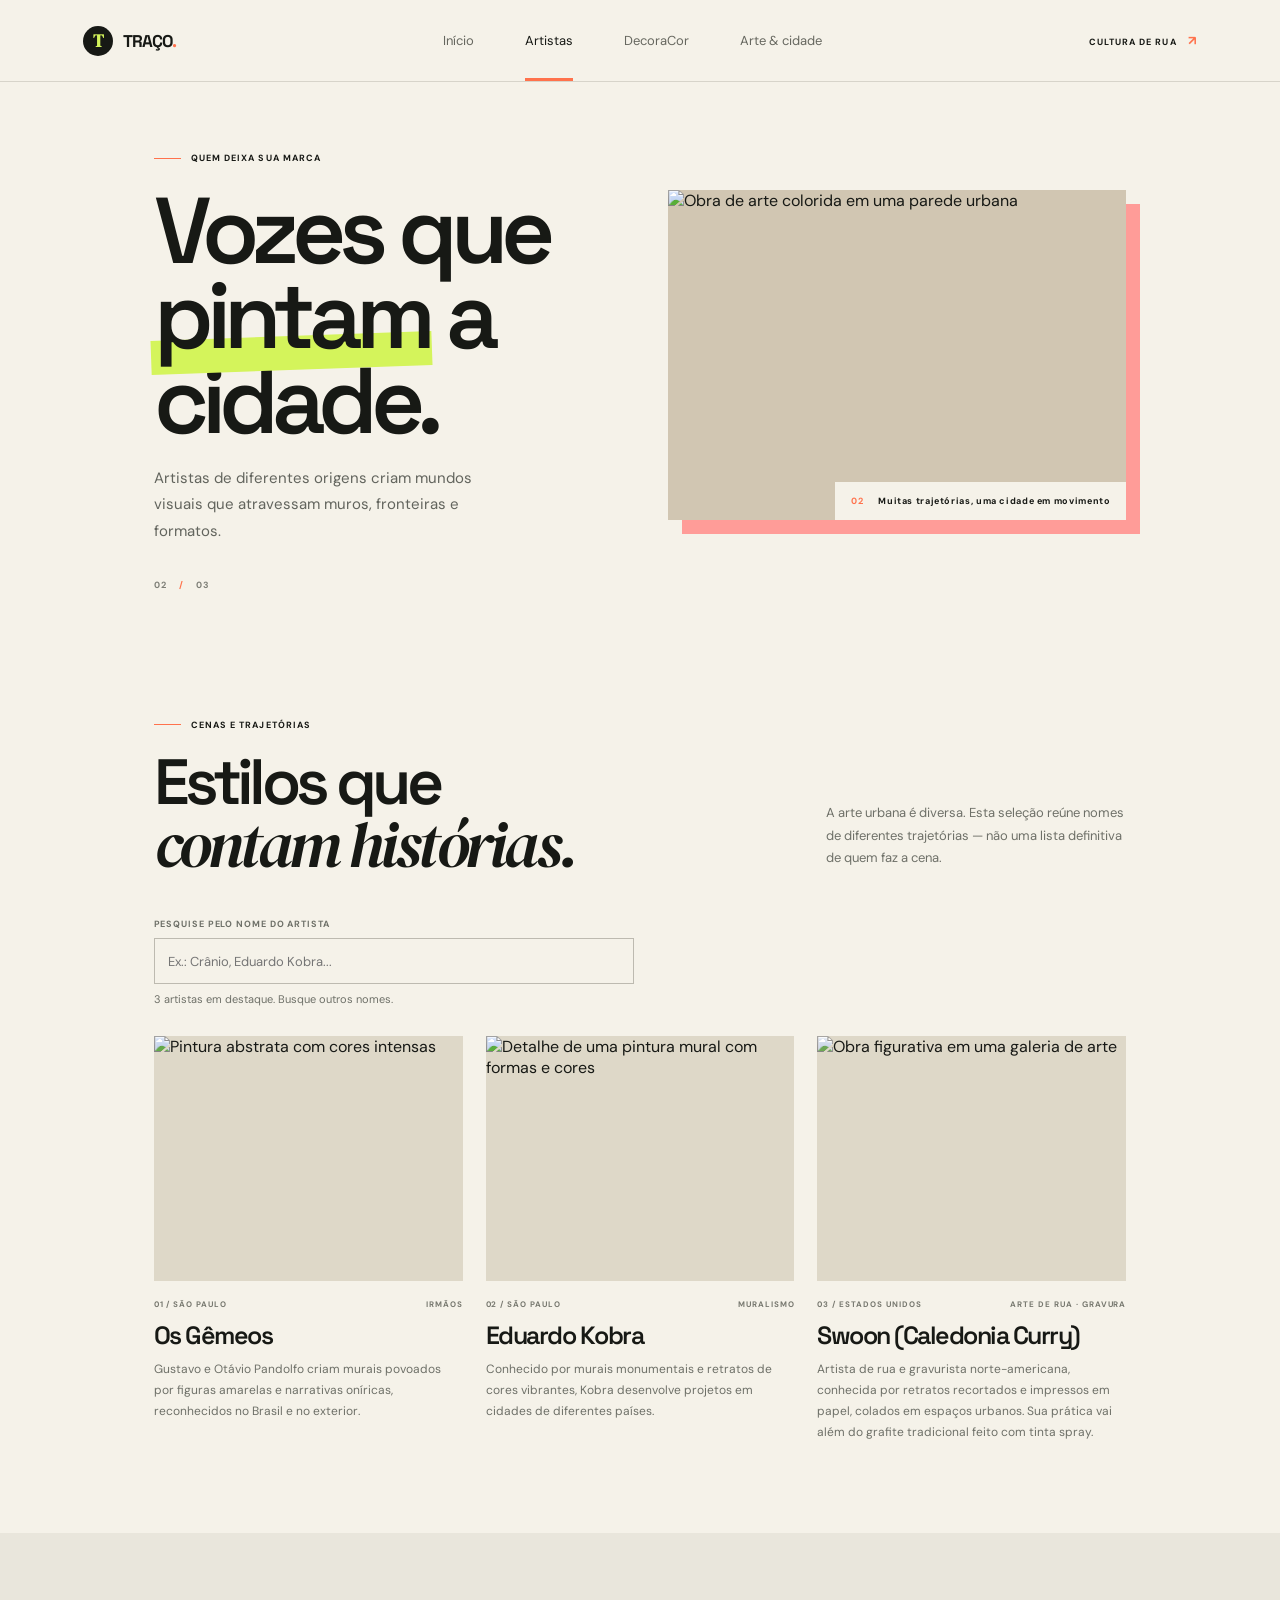
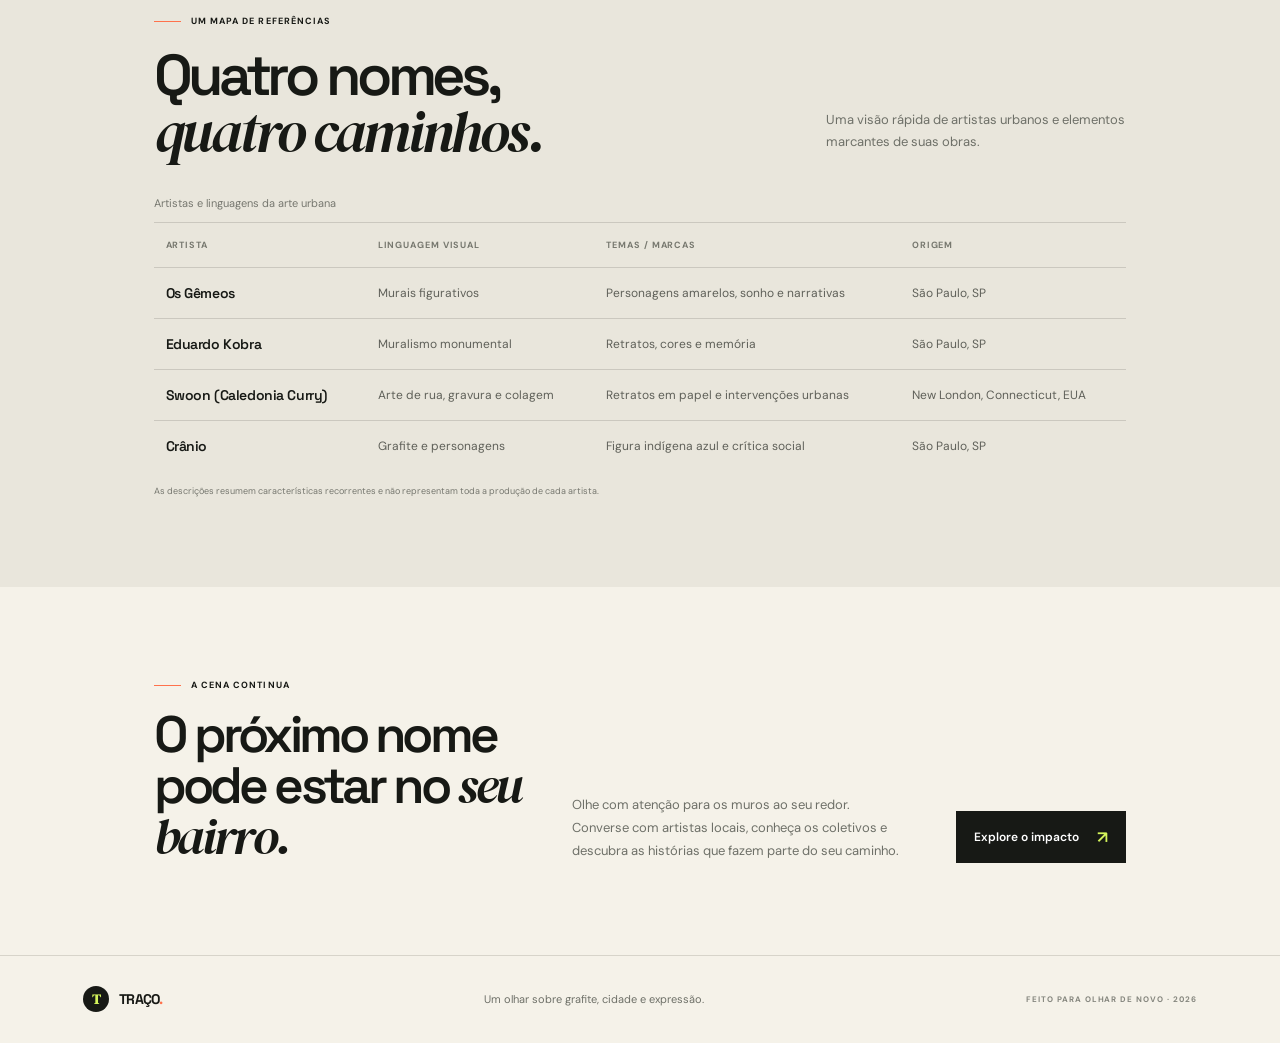
==== commit 6741a943: "n" ====
--- a/artistas.html
+++ b/artistas.html
@@ -13,7 +13,7 @@
 <body>
   <header class="site-header">
     <a class="brand" href="index.html" aria-label="Traço, página inicial"><span class="brand-mark">T</span><span>TRAÇO<span class="brand-dot">.</span></span></a>
-    <nav class="main-nav" aria-label="Navegação principal"><a href="index.html">Início</a><a class="active" aria-current="page" href="artistas.html">Artistas</a><a href="impacto.html">Arte &amp; cidade</a></nav>
+    <nav class="main-nav" aria-label="Navegação principal"><a href="index.html">Início</a><a class="active" aria-current="page" href="artistas.html">Artistas</a><a href="jogo.html">DecoraCor</a><a href="impacto.html">Arte &amp; cidade</a></nav>
     <a class="header-note" href="impacto.html#video">CULTURA DE RUA <span aria-hidden="true">↗</span></a>
   </header>
 
--- a/style.css
+++ b/style.css
@@ -98,6 +98,16 @@
 .quote-mark { font: 88px/.8 var(--serif); }
 .quote-band blockquote { max-width: 720px; margin: 0; font: italic 27px/1.2 var(--serif); letter-spacing: -.02em; }
 .quote-credit { max-width: 110px; line-height: 1.7; }
+.developers-section { padding: 82px 12%; display: grid; grid-template-columns: .9fr 1.1fr; gap: 9%; align-items: center; background: #e9e6dc; }
+.developers-heading .eyebrow { margin-bottom: 18px; }
+.developers-heading h2 { font-size: clamp(42px, 4.5vw, 58px); }
+.developers-heading > p:last-child { max-width: 340px; margin: 18px 0 0; color: var(--muted); font-size: 12px; line-height: 1.7; }
+.developer-list { border-top: 1px solid #cbc8bf; }
+.developer-entry { display: grid; grid-template-columns: 35px 1fr; gap: 15px; align-items: start; padding: 22px 0; border-bottom: 1px solid #cbc8bf; }
+.developer-number { padding-top: 5px; color: var(--orange); font-size: 9px; font-weight: 700; letter-spacing: .1em; }
+.developer-entry h3 { margin: 0 0 7px; font: 600 20px var(--display); letter-spacing: -.04em; }
+.developer-entry a { display: inline-flex; gap: 10px; align-items: center; color: var(--muted); font-size: 12px; text-decoration-color: var(--orange); text-underline-offset: 4px; }
+.developer-entry a span { color: var(--orange); }
 
 .page-hero { position: relative; min-height: 475px; padding: 70px 12% 70px; display: grid; grid-template-columns: 1fr 1.05fr; gap: 8%; align-items: center; }
 .page-hero .hero-description { max-width: 355px; }
@@ -174,6 +184,43 @@
 .site-footer p { margin: 0; color: var(--muted); font-size: 11px; }
 .site-footer > span { color: #85867e; font-size: 8px; }
 
+.color-page { max-width: 1320px; margin: 0 auto; padding: 64px 8% 88px; }
+.color-heading { display: flex; justify-content: space-between; align-items: end; gap: 30px; margin-bottom: 36px; }
+.color-heading .eyebrow { margin-bottom: 18px; }
+.color-heading h1 { margin-bottom: 0; font-size: clamp(48px, 6vw, 76px); line-height: .96; }
+.color-heading > p { max-width: 330px; margin: 0 0 5px; color: var(--muted); font-size: 13px; line-height: 1.7; }
+.color-studio { display: grid; grid-template-columns: 1.2fr .8fr; min-height: 490px; background: var(--ink); color: var(--paper); }
+.color-stage { display: flex; flex-direction: column; padding: 28px; border-right: 1px solid #44463f; }
+.game-progress { display: flex; align-items: center; justify-content: space-between; gap: 16px; margin-bottom: 21px; color: #c5c6bb; font-size: 10px; font-weight: 700; letter-spacing: .1em; text-transform: uppercase; }
+.game-dots { display: flex; gap: 7px; }
+.game-dot { width: 8px; height: 8px; border-radius: 50%; background: #55574e; }
+.game-dot.is-done { background: var(--lime); }
+.game-dot.is-current { outline: 1px solid var(--lime); outline-offset: 3px; }
+.color-target { flex: 1; min-height: 285px; display: grid; place-items: center; background: #32352e; transition: background-color .35s ease; }
+.color-target.is-hidden { background-color: #292b26; background-image: repeating-linear-gradient(135deg, transparent 0 13px, #ffffff0b 13px 15px); }
+.target-prompt { max-width: 230px; padding: 20px; color: #d7d8ce; font: 500 18px/1.35 var(--display); text-align: center; }
+.target-prompt small { display: block; margin-top: 9px; color: #a4a69b; font: 11px/1.5 var(--body); }
+.game-feedback { min-height: 52px; display: flex; align-items: center; justify-content: space-between; gap: 14px; padding-top: 17px; color: #c5c6bb; font-size: 12px; }
+.feedback-swatches { display: flex; align-items: center; gap: 8px; }
+.feedback-swatch { width: 25px; height: 25px; border: 1px solid #ffffff50; }
+.color-controls { display: flex; flex-direction: column; padding: 30px; background: var(--paper); color: var(--ink); }
+.color-controls h2 { margin: 0 0 7px; font-size: 24px; letter-spacing: -.04em; }
+.color-controls > p { margin: 0 0 20px; color: var(--muted); font-size: 11px; line-height: 1.6; }
+.guess-swatch { min-height: 66px; margin-bottom: 23px; background: #c9c8bf; transition: background-color .15s ease; }
+.color-range { margin-bottom: 19px; }
+.color-range label { display: flex; justify-content: space-between; gap: 12px; margin-bottom: 8px; font-size: 11px; font-weight: 700; }
+.color-range output { color: var(--muted); font-variant-numeric: tabular-nums; }
+.color-range input { width: 100%; height: 20px; margin: 0; accent-color: var(--orange); cursor: pointer; }
+.color-range input:focus-visible, .game-action:focus-visible { outline: 2px solid var(--orange); outline-offset: 3px; }
+.game-action { min-height: 48px; display: flex; align-items: center; justify-content: space-between; gap: 16px; margin-top: auto; padding: 0 16px; border: 0; background: var(--ink); color: white; font: 600 12px var(--body); text-align: left; cursor: pointer; transition: background .2s, transform .2s; }
+.game-action:hover:not(:disabled) { transform: translateY(-2px); background: #30332d; }
+.game-action:disabled { opacity: .6; cursor: wait; }
+.game-action span { color: var(--lime); font-size: 18px; }
+.game-total { margin: 13px 0 0; color: var(--muted); font-size: 10px; text-align: center; }
+.game-total strong { color: var(--ink); font-variant-numeric: tabular-nums; }
+.color-note { display: flex; justify-content: space-between; gap: 20px; margin-top: 18px; color: var(--muted); font-size: 10px; }
+.color-note span:last-child { color: var(--ink); font-weight: 700; }
+
 @media (max-width: 900px) {
   .site-header { padding: 0 5%; }
   .header-note { display: none; }
@@ -191,6 +238,9 @@
   .video-section { padding-left: 8%; padding-right: 8%; gap: 6%; }
   .social-section { gap: 7%; }
   .closing-note { padding-left: 8%; padding-right: 8%; }
+  .color-page { padding-left: 6%; padding-right: 6%; }
+  .color-studio { grid-template-columns: 1fr .9fr; }
+  .color-controls { padding: 25px; }
 }
 @media (max-width: 650px) {
   .site-header { height: auto; min-height: 75px; padding: 14px 5%; align-items: flex-start; flex-direction: column; gap: 13px; }
@@ -221,6 +271,8 @@
   .quote-mark { font-size: 63px; }
   .quote-band blockquote { font-size: 22px; }
   .quote-credit { grid-column: 2; max-width: none; }
+  .developers-section { padding: 68px 7%; grid-template-columns: 1fr; gap: 28px; }
+  .developer-entry h3 { font-size: 18px; }
   .page-hero { min-height: 0; padding: 56px 7% 62px; grid-template-columns: 1fr; gap: 42px; }
   .page-hero-image { height: min(70vw, 340px); margin-right: 10px; }
   .page-count { bottom: 22px; left: 7%; }
@@ -240,6 +292,14 @@
   .closing-note { padding: 35px 7%; grid-template-columns: 35px 1fr; gap: 14px; }
   .closing-note .button { grid-column: 2; justify-self: start; }
   .site-footer { padding: 25px 7%; align-items: flex-start; flex-direction: column; gap: 13px; }
+  .color-page { padding: 48px 7% 66px; }
+  .color-heading { display: block; margin-bottom: 26px; }
+  .color-heading > p { margin-top: 16px; }
+  .color-studio { grid-template-columns: 1fr; }
+  .color-stage { min-height: 390px; padding: 19px; border-right: 0; border-bottom: 1px solid #44463f; }
+  .color-target { min-height: 240px; }
+  .color-controls { padding: 23px; }
+  .color-note { flex-direction: column; gap: 8px; }
 }
 
 @media (prefers-reduced-motion: reduce) {
